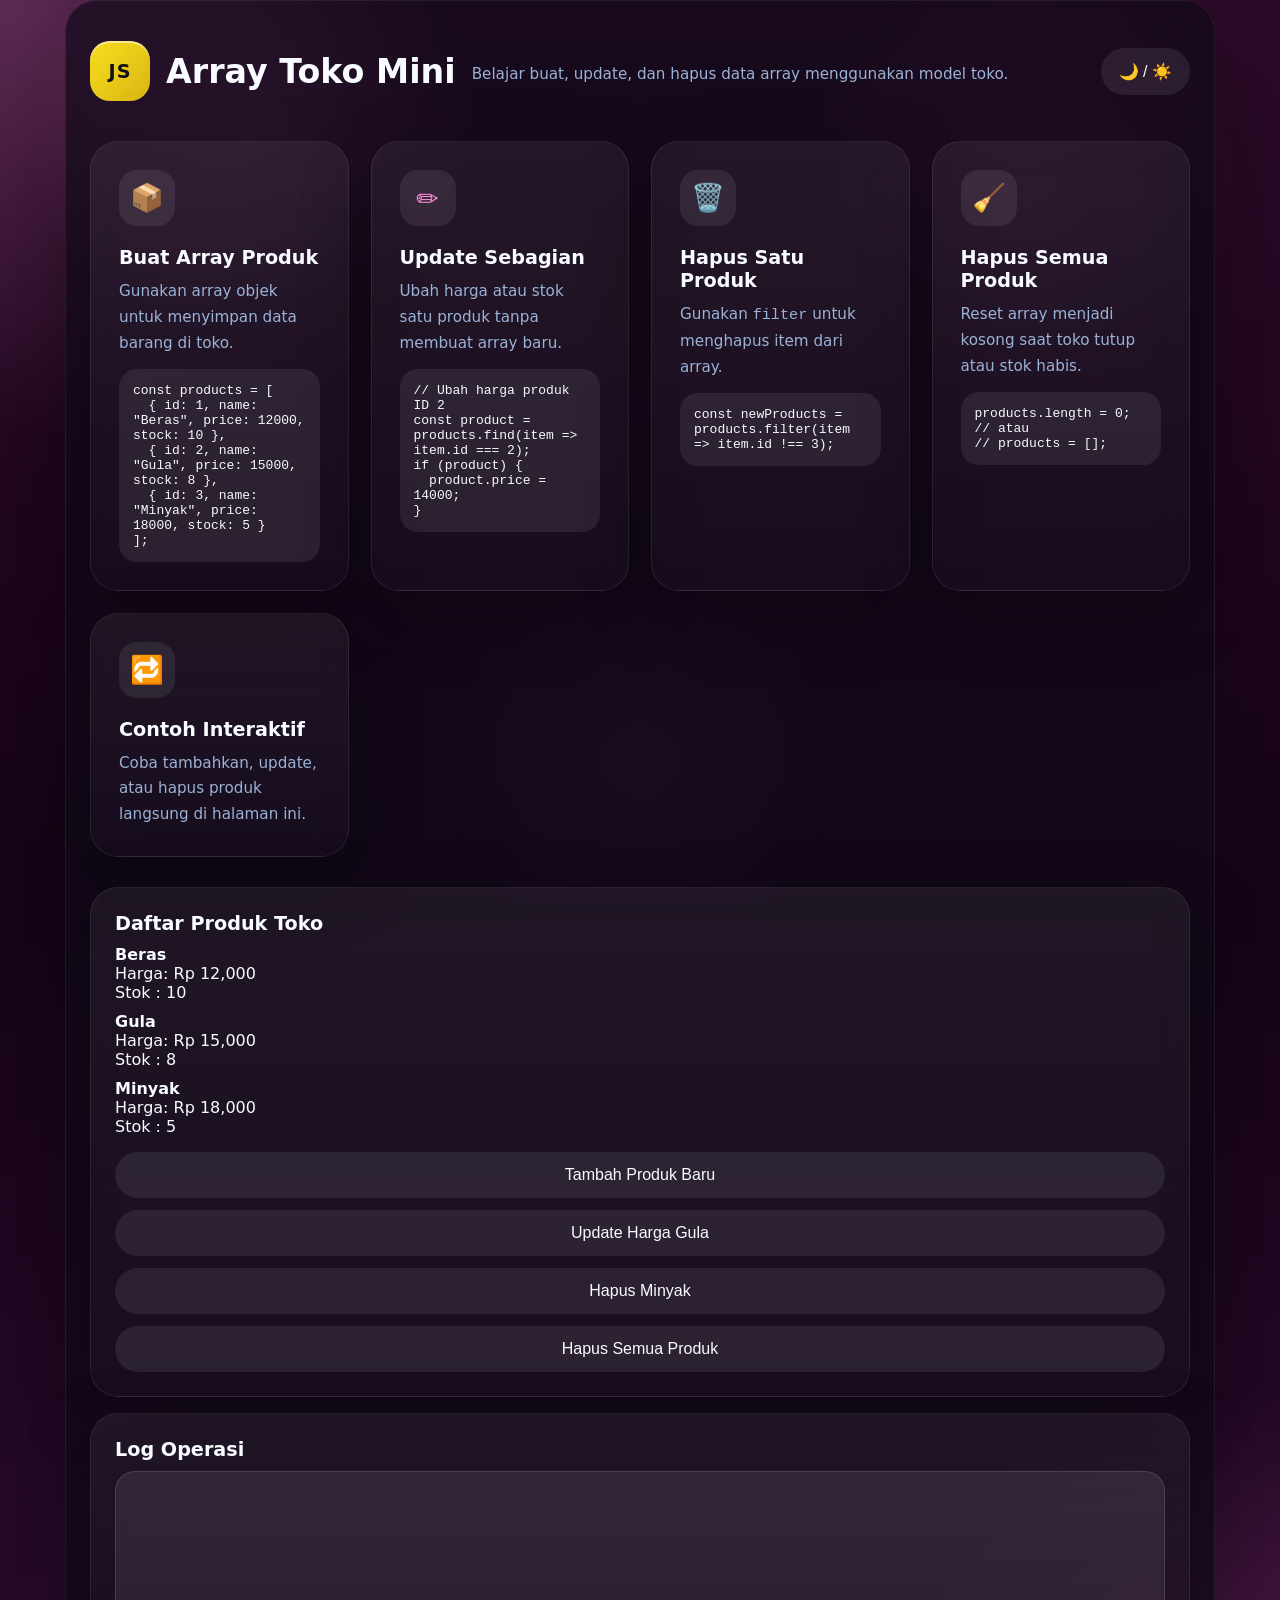
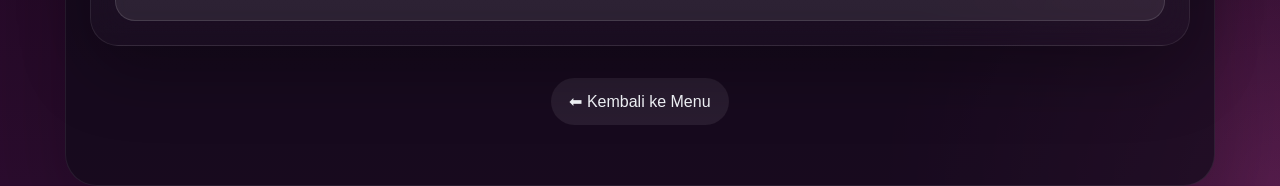
==== array.html @ 9d21153d "Add files via upload" ====
<!DOCTYPE html>
<html lang="id">
<head>
  <meta charset="UTF-8" />
  <meta name="viewport" content="width=device-width, initial-scale=1.0" />
  <title>Array - Toko Mini</title>
  <link rel="stylesheet" href="styles.css" />
</head>
<body>
  <div class="candy-fall" aria-hidden="true">
    <span></span>
    <span></span>
    <span></span>
    <span></span>
    <span></span>
    <span></span>
    <span></span>
    <span></span>
    <span></span>
    <span></span>
  </div>
  <div class="page-wrapper">
    <header class="topbar">
      <div>
        <span class="logo">JS</span>
        <div>
          <h1>Array Toko Mini</h1>
          <p>Belajar buat, update, dan hapus data array menggunakan model toko.</p>
        </div>
      </div>
      <button id="themeToggle" class="theme-button" aria-label="Toggle tema">🌙 / ☀️</button>
    </header>

    <main>
      <section class="card-grid">
        <article class="card">
          <div class="icon">📦</div>
          <h2>Buat Array Produk</h2>
          <p>Gunakan array objek untuk menyimpan data barang di toko.</p>
          <pre>const products = [
  { id: 1, name: "Beras", price: 12000, stock: 10 },
  { id: 2, name: "Gula", price: 15000, stock: 8 },
  { id: 3, name: "Minyak", price: 18000, stock: 5 }
];</pre>
        </article>

        <article class="card">
          <div class="icon">✏️</div>
          <h2>Update Sebagian</h2>
          <p>Ubah harga atau stok satu produk tanpa membuat array baru.</p>
          <pre>// Ubah harga produk ID 2
const product = products.find(item => item.id === 2);
if (product) {
  product.price = 14000;
}</pre>
        </article>

        <article class="card">
          <div class="icon">🗑️</div>
          <h2>Hapus Satu Produk</h2>
          <p>Gunakan <code>filter</code> untuk menghapus item dari array.</p>
          <pre>const newProducts = products.filter(item => item.id !== 3);</pre>
        </article>

        <article class="card">
          <div class="icon">🧹</div>
          <h2>Hapus Semua Produk</h2>
          <p>Reset array menjadi kosong saat toko tutup atau stok habis.</p>
          <pre>products.length = 0;
// atau
// products = [];</pre>
        </article>

        <article class="card">
          <div class="icon">🔁</div>
          <h2>Contoh Interaktif</h2>
          <p>Coba tambahkan, update, atau hapus produk langsung di halaman ini.</p>
        </article>
      </section>

      <div style="margin-top: 30px; display:grid; gap:16px;">
        <div class="card" style="padding:24px;">
          <h2>Daftar Produk Toko</h2>
          <div id="productList" style="min-height: 120px; color: var(--text);"></div>
          <div style="display:grid; gap:12px; margin-top:16px;">
            <button class="theme-button" onclick="addProduct()">Tambah Produk Baru</button>
            <button class="theme-button" onclick="updateProduct()">Update Harga Gula</button>
            <button class="theme-button" onclick="removeProduct()">Hapus Minyak</button>
            <button class="theme-button" onclick="clearProducts()">Hapus Semua Produk</button>
          </div>
        </div>

        <div class="card" style="padding:24px;">
          <h2>Log Operasi</h2>
          <div id="logArea" style="min-height: 120px; color: var(--text); white-space: pre-wrap;
              word-break: break-word; background: rgba(255,255,255,0.08); border-radius:20px; padding:14px;
              border:1px solid rgba(255,255,255,0.12);"></div>
        </div>
      </div>

      <div style="margin-top: 32px; text-align: center;">
        <button onclick="window.location.href='Index.html'" class="theme-button">⬅ Kembali ke Menu</button>
      </div>
    </main>
  </div>

  <script>
    const products = [
      { id: 1, name: "Beras", price: 12000, stock: 10 },
      { id: 2, name: "Gula", price: 15000, stock: 8 },
      { id: 3, name: "Minyak", price: 18000, stock: 5 }
    ];

    function renderProducts() {
      const list = document.getElementById("productList");
      if (products.length === 0) {
        list.innerHTML = "<p>Tidak ada produk. Tambahkan produk baru atau muat ulang halaman.</p>";
        return;
      }

      list.innerHTML = products.map(item => `
        <div style="margin-bottom:10px;">
          <strong>${item.name}</strong><br>
          Harga: Rp ${item.price.toLocaleString()}<br>
          Stok : ${item.stock}
        </div>
      `).join("");
    }

    function log(message) {
      const logArea = document.getElementById("logArea");
      logArea.textContent = `${new Date().toLocaleTimeString()} - ${message}\n${logArea.textContent}`;
    }

    function addProduct() {
      const nextId = products.length ? Math.max(...products.map(p => p.id)) + 1 : 1;
      products.push({ id: nextId, name: "Roti", price: 7000, stock: 12 });
      renderProducts();
      log(`Tambah produk: Roti (id ${nextId})`);
    }

    function updateProduct() {
      const product = products.find(item => item.id === 2);
      if (!product) {
        log("Produk Gula tidak ditemukan.");
        return;
      }
      product.price = 14000;
      product.stock = Math.max(product.stock - 2, 0);
      renderProducts();
      log("Update produk: Gula, harga jadi 14.000 dan stok dikurangi 2.");
    }

    function removeProduct() {
      const index = products.findIndex(item => item.id === 3);
      if (index === -1) {
        log("Produk Minyak sudah tidak ada.");
        return;
      }
      products.splice(index, 1);
      renderProducts();
      log("Hapus produk: Minyak");
    }

    function clearProducts() {
      products.length = 0;
      renderProducts();
      log("Hapus semua produk (reset array). ");
    }

    renderProducts();
  </script>
</body>
</html>
---- styles.css ----
﻿:root {
  color-scheme: dark;
  --bg: #0d1726;
  --surface: rgba(18, 31, 62, 0.95);
  --surface-soft: rgba(255, 255, 255, 0.05);
  --text: #f8fbff;
  --muted: #9bb2d7;
  --accent: #ff88d6;
  --accent-strong: #ffb1e5;
  --shadow: 0 24px 70px rgba(0, 0, 0, 0.28);
}

body {
  margin: 0;
  min-height: 100vh;
  font-family: Inter, system-ui, sans-serif;
  background: radial-gradient(circle at top left, rgba(255, 147, 221, 0.24), transparent 20%),
    radial-gradient(circle at bottom right, rgba(255, 95, 195, 0.2), transparent 18%),
    linear-gradient(180deg, #2c0a28 0%, #160417 50%, #2b0c2e 100%);
  color: var(--text);
  overflow-x: hidden;
}

body::before {
  content: "";
  position: fixed;
  inset: 0;
  background: radial-gradient(circle at 20% 15%, rgba(255, 133, 212, 0.18), transparent 18%),
    radial-gradient(circle at 80% 20%, rgba(255, 90, 195, 0.16), transparent 18%),
    radial-gradient(circle at 50% 85%, rgba(204, 96, 215, 0.14), transparent 20%);
  pointer-events: none;
  z-index: 0;
}

.candy-fall {
  position: fixed;
  inset: 0;
  overflow: hidden;
  pointer-events: none;
  z-index: 0;
}

.candy-fall span {
  position: absolute;
  display: block;
  width: 16px;
  height: 16px;
  border-radius: 50%;
  background: linear-gradient(135deg, #ffb6e6, #ff6fca);
  box-shadow: 0 10px 30px rgba(255, 111, 202, 0.28);
  opacity: 0;
  animation: candy-fall 8s linear infinite;
}

.candy-fall span:nth-child(1) {
  left: 7%;
  animation-delay: 0s;
  width: 14px;
  height: 14px;
}

.candy-fall span:nth-child(2) {
  left: 18%;
  animation-delay: 1.2s;
  width: 18px;
  height: 18px;
}

.candy-fall span:nth-child(3) {
  left: 30%;
  animation-delay: 0.6s;
  width: 12px;
  height: 12px;
}

.candy-fall span:nth-child(4) {
  left: 42%;
  animation-delay: 2.0s;
  width: 20px;
  height: 20px;
}

.candy-fall span:nth-child(5) {
  left: 52%;
  animation-delay: 0.4s;
  width: 16px;
  height: 16px;
}

.candy-fall span:nth-child(6) {
  left: 62%;
  animation-delay: 1.6s;
  width: 14px;
  height: 14px;
}

.candy-fall span:nth-child(7) {
  left: 74%;
  animation-delay: 2.4s;
  width: 22px;
  height: 22px;
}

.candy-fall span:nth-child(8) {
  left: 84%;
  animation-delay: 1.0s;
  width: 12px;
  height: 12px;
}

.candy-fall span:nth-child(9) {
  left: 50%;
  animation-delay: 3.0s;
  width: 18px;
  height: 18px;
}

.candy-fall span:nth-child(10) {
  left: 12%;
  animation-delay: 2.8s;
  width: 15px;
  height: 15px;
}

@keyframes candy-fall {
  0% {
    transform: translateY(-140px) rotate(0deg);
    opacity: 0;
  }
  10% {
    opacity: 1;
  }
  100% {
    transform: translateY(115vh) rotate(720deg);
    opacity: 0;
  }
}

.page-wrapper {
  position: relative;
  z-index: 1;
  width: min(1100px, calc(100% - 32px));
  margin: 0 auto;
  padding: 40px 24px 60px;
  border-radius: 32px;
  background: rgba(17, 10, 25, 0.72);
  border: 1px solid rgba(255, 255, 255, 0.07);
  box-shadow: 0 40px 100px rgba(0, 0, 0, 0.24);
}

.topbar {
  display: flex;
  justify-content: space-between;
  align-items: center;
  gap: 24px;
  margin-bottom: 40px;
}

.topbar div {
  display: flex;
  align-items: center;
  gap: 16px;
}

.logo {
  width: 60px;
  height: 60px;
  display: grid;
  place-items: center;
  background: linear-gradient(135deg, #f7df1e, #d9b512);
  border-radius: 20px;
  font-size: 1.2rem;
  font-weight: 900;
  color: #111;
  letter-spacing: 0.05em;
  box-shadow: inset 0 2px 0 rgba(255, 255, 255, 0.5);
}

h1 {
  margin: 0;
  font-size: clamp(2rem, 2.6vw, 3rem);
}

p {
  margin: 6px 0 0;
  color: var(--muted);
  font-size: 0.95rem;
}

.theme-button {
  border: none;
  background: rgba(255, 255, 255, 0.08);
  color: var(--text);
  padding: 14px 18px;
  border-radius: 999px;
  cursor: pointer;
  font-size: 1rem;
  transition: transform 180ms ease, background 180ms ease;
}

.theme-button:hover {
  transform: translateY(-1px);
  background: rgba(255, 255, 255, 0.14);
}

.card-grid {
  display: grid;
  grid-template-columns: repeat(auto-fit, minmax(220px, 1fr));
  gap: 22px;
}

.card {
  padding: 28px;
  border-radius: 28px;
  background: linear-gradient(180deg, rgba(255, 255, 255, 0.06), rgba(255, 255, 255, 0.02));
  border: 1px solid rgba(255, 255, 255, 0.08);
  box-shadow: var(--shadow);
  backdrop-filter: blur(18px);
  transition: transform 180ms ease, border-color 180ms ease, box-shadow 180ms ease;
  overflow-wrap: break-word;
  word-break: break-word;
}

.card pre {
  margin: 12px 0 0;
  padding: 14px;
  background: rgba(255, 255, 255, 0.08);
  border-radius: 18px;
  overflow-x: auto;
  white-space: pre-wrap;
  word-break: break-word;
}

.card code {
  word-break: break-word;
}

.card:hover {
  transform: translateY(-6px);
  border-color: rgba(255, 121, 199, 0.5);
  box-shadow: 0 32px 80px rgba(255, 98, 176, 0.18);
}

.icon {
  width: 56px;
  height: 56px;
  display: grid;
  place-items: center;
  margin-bottom: 20px;
  border-radius: 18px;
  background: rgba(255, 255, 255, 0.08);
  color: var(--accent);
  font-size: 1.7rem;
}

.card h2 {
  margin: 0 0 10px;
  font-size: 1.2rem;
}

.card p {
  margin: 0;
  color: var(--muted);
  line-height: 1.7;
}

body.light {
  color-scheme: light;
  --bg: #f5f8ff;
  --surface: rgba(255, 255, 255, 0.95);
  --text: #10213a;
  --muted: #596a89;
  --accent: #4c6cff;
  --shadow: 0 24px 60px rgba(20, 40, 80, 0.08);
  background: radial-gradient(circle at top left, rgba(92, 159, 255, 0.12), transparent 20%),
    radial-gradient(circle at bottom right, rgba(255, 168, 80, 0.1), transparent 18%),
    var(--bg);
}

body.light .page-wrapper {
  background: rgba(255, 255, 255, 0.92);
}

body.light .card {
  background: rgba(255, 255, 255, 0.9);
  border-color: rgba(76, 108, 255, 0.12);
}

body.light .theme-button {
  background: rgba(16, 34, 64, 0.08);
  color: var(--text);
}
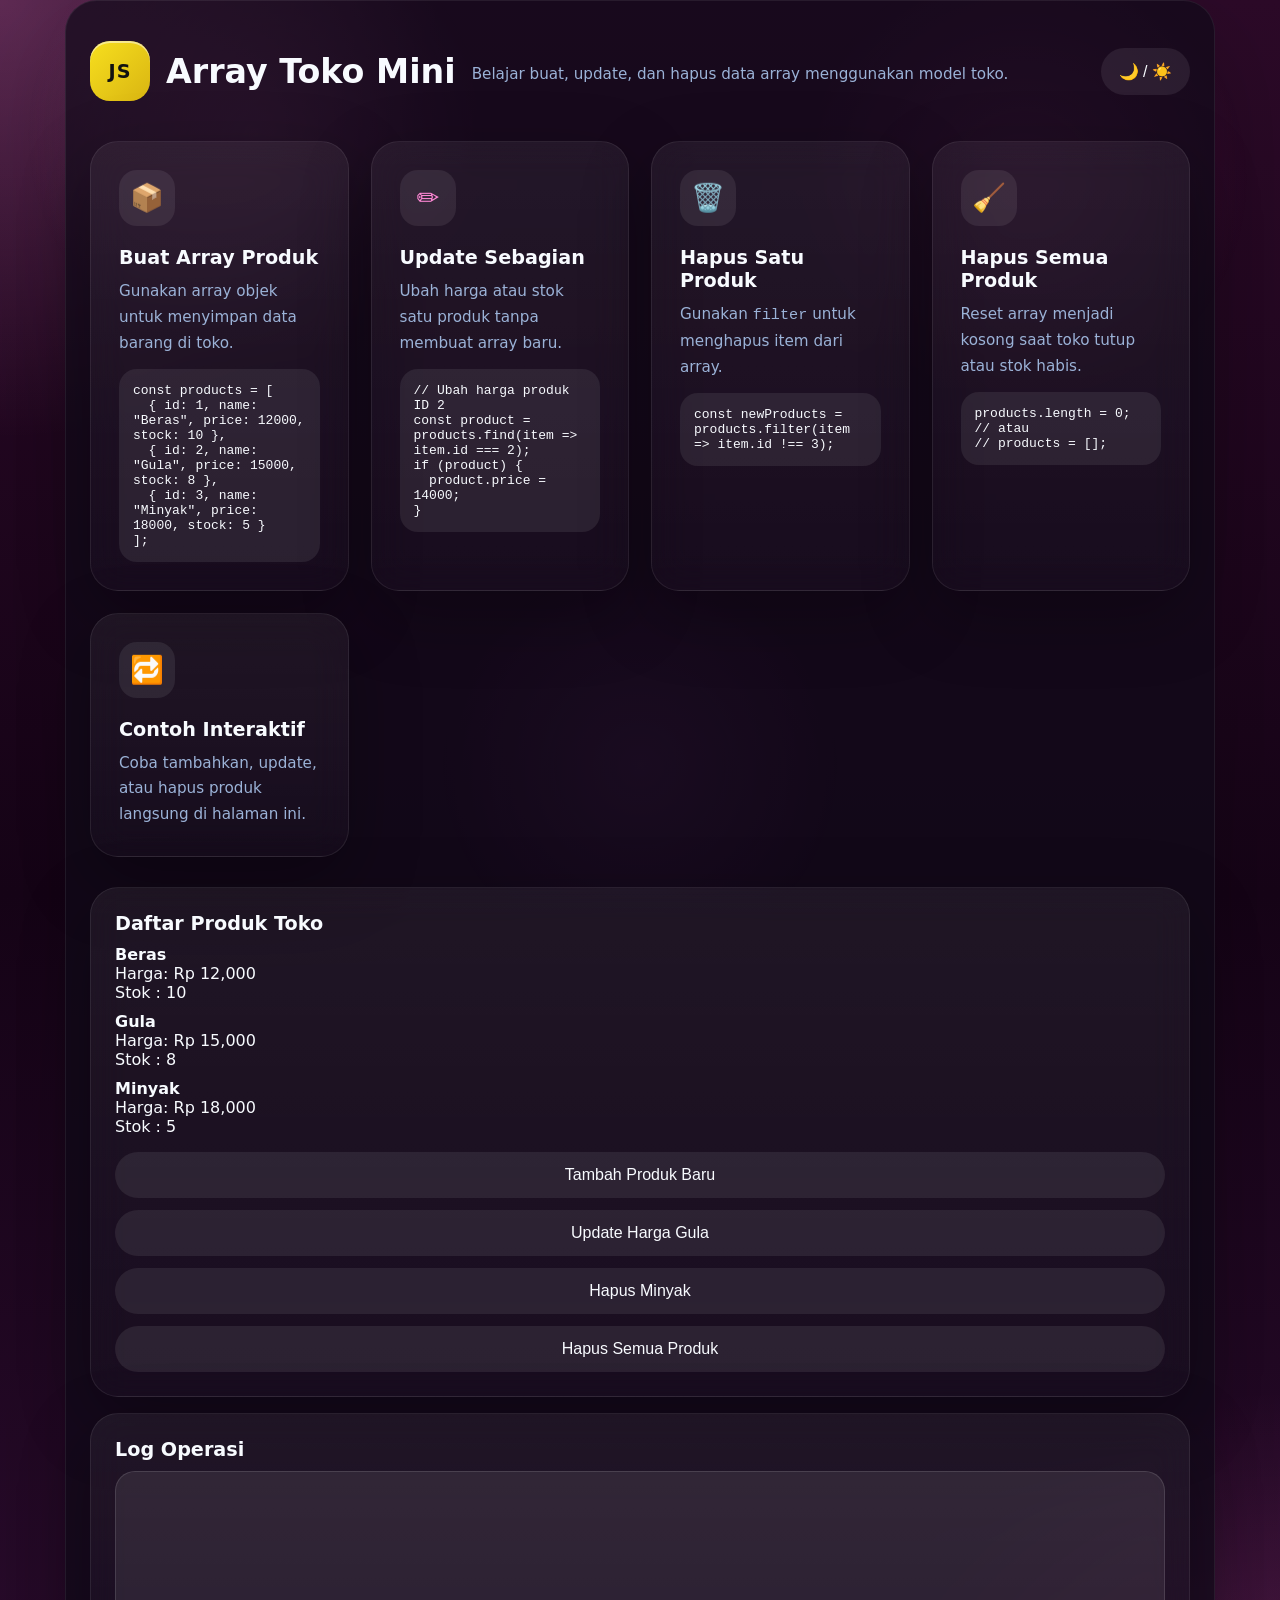
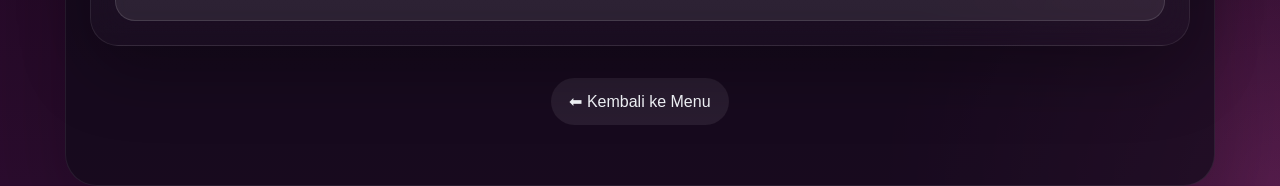
==== commit 14254949: "Update array.html" ====
--- a/array.html
+++ b/array.html
@@ -99,7 +99,7 @@
       </div>
 
       <div style="margin-top: 32px; text-align: center;">
-        <button onclick="window.location.href='Index.html'" class="theme-button">⬅ Kembali ke Menu</button>
+        <button onclick="window.location.href='index.html'" class="theme-button">⬅ Kembali ke Menu</button>
       </div>
     </main>
   </div>
